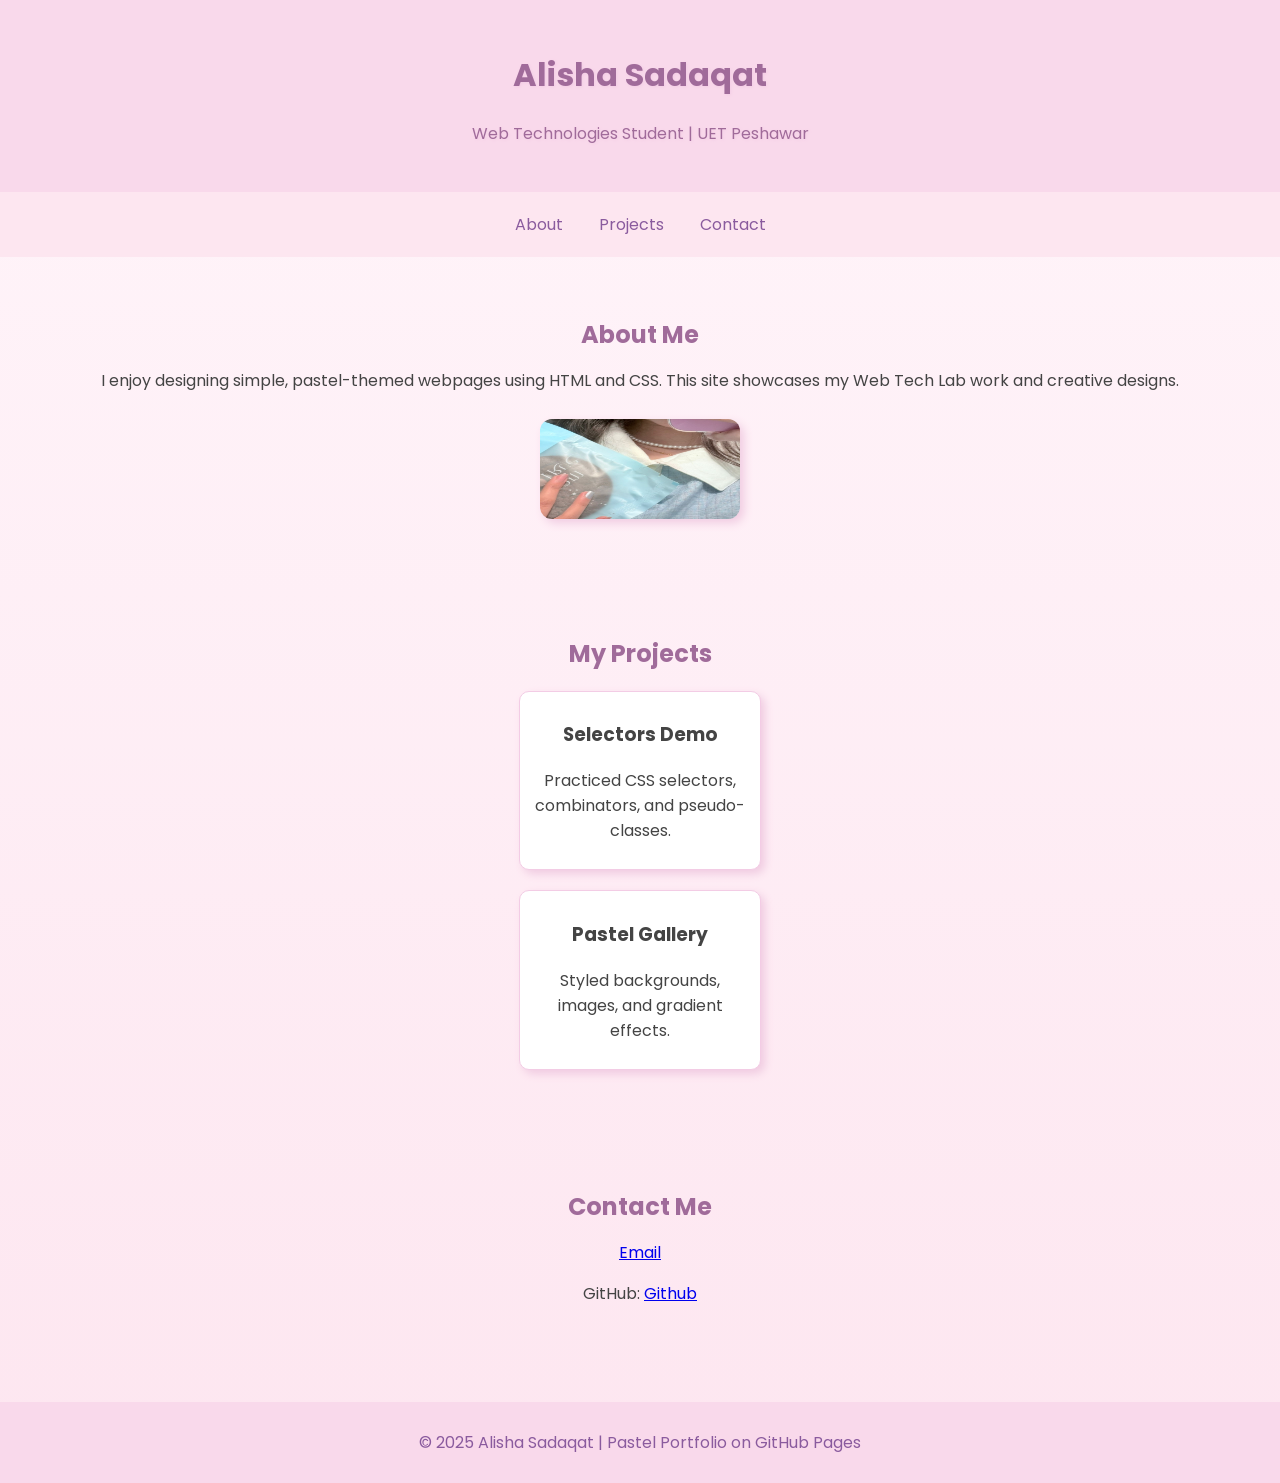
==== index.html @ dccbdc3d "Add files via upload" ====
<!DOCTYPE html>
<html lang="en">
<head>
  <meta charset="UTF-8">
  <title>My GitHub Portfolio</title>
  <link href="https://fonts.googleapis.com/css2?family=Poppins:wght@400;500&family=Playfair+Display&display=swap" rel="stylesheet">
  <link rel="stylesheet" href="style.css">
</head>
<body>
  <header>
    <h1>Alisha Sadaqat</h1>
    <p>Web Technologies Student | UET Peshawar</p>
  </header>

  <nav>
    <a href="#about">About</a>
    <a href="#projects">Projects</a>
    <a href="#contact">Contact</a>
  </nav>

  <section id="about">
    <h2>About Me</h2>
    <p>I enjoy designing simple, pastel-themed webpages using HTML and CSS.  
       This site showcases my Web Tech Lab work and creative designs.</p>
    <img src="aly.jpg.jpeg" alt="Profile Photo" width="100px" height="100px">
  </section>

  <section id="projects">
    <h2>My Projects</h2>
    <div class="card">
      <h3>Selectors Demo</h3>
      <p>Practiced CSS selectors, combinators, and pseudo-classes.</p>
    </div>
    <div class="card">
    <h3>Pastel Gallery</h3>
      <p>Styled backgrounds, images, and gradient effects.</p>
    </div>
  </section>

  <section id="contact">
    <h2>Contact Me</h2>
    <p><a href="mailto: 24pwbcs1107@uetpeshawar.edu.pk">Email</a></p>
    <p>GitHub: <a href="https://github.com/alishadoescoding">Github</a></p>
  </section>

  <footer>
    <p>© 2025 Alisha Sadaqat | Pastel Portfolio on GitHub Pages</p>
  </footer>
</body>
</html>
---- style.css ----
body {
  background: linear-gradient(#fff5fa, #fde6f0);
  font-family: 'Poppins', sans-serif;
  color: #444;
  margin: 0;
}

header {
  background-color: #f9d9eb;
  text-align: center;
  padding: 30px 10px;
  color: #a06b9a;
  text-shadow: 1px 1px 3px #f3cce5;
}

nav {
  background-color: #fde6f0;
  text-align: center;
  padding: 12px;
}

nav a {
  color: #8a5b9e;
  text-decoration: none;
  padding: 8px 16px;
  display: inline-block;
  transition: 0.3s;
}

nav a:hover {
  background-color: #f3cce5;
  border-radius: 6px;
}

section {
  padding: 40px 20px;
  text-align: center;
}

section h2 {
  color: #a06b9a;
  margin-bottom: 10px;
}

img {
  width: 200px;
  border-radius: 12px;
  box-shadow: 4px 4px 10px #f0cbe1;
  margin: 10px;
  transition: 0.3s;
}

img:hover {
  transform: scale(1.05);
}

.card {
  background-color: #fff;
  border: 1px solid #f3cce5;
  border-radius: 10px;
  box-shadow: 4px 4px 8px #f0cbe1;
  width: 220px;
  margin: 20px auto;
  padding: 10px;
}

.card img {
  width: 100%;
  border-radius: 8px;
}

footer {
  background-color: #f9d9eb;
  text-align: center;
  padding: 12px;
  color: #8a5b9e;
  margin-top: 40px;
}

/* Responsive */
@media (max-width: 600px) {
  img {
    width: 90%;
  }
  nav a {
    display: block;
    margin: 5px 0;
  }
}
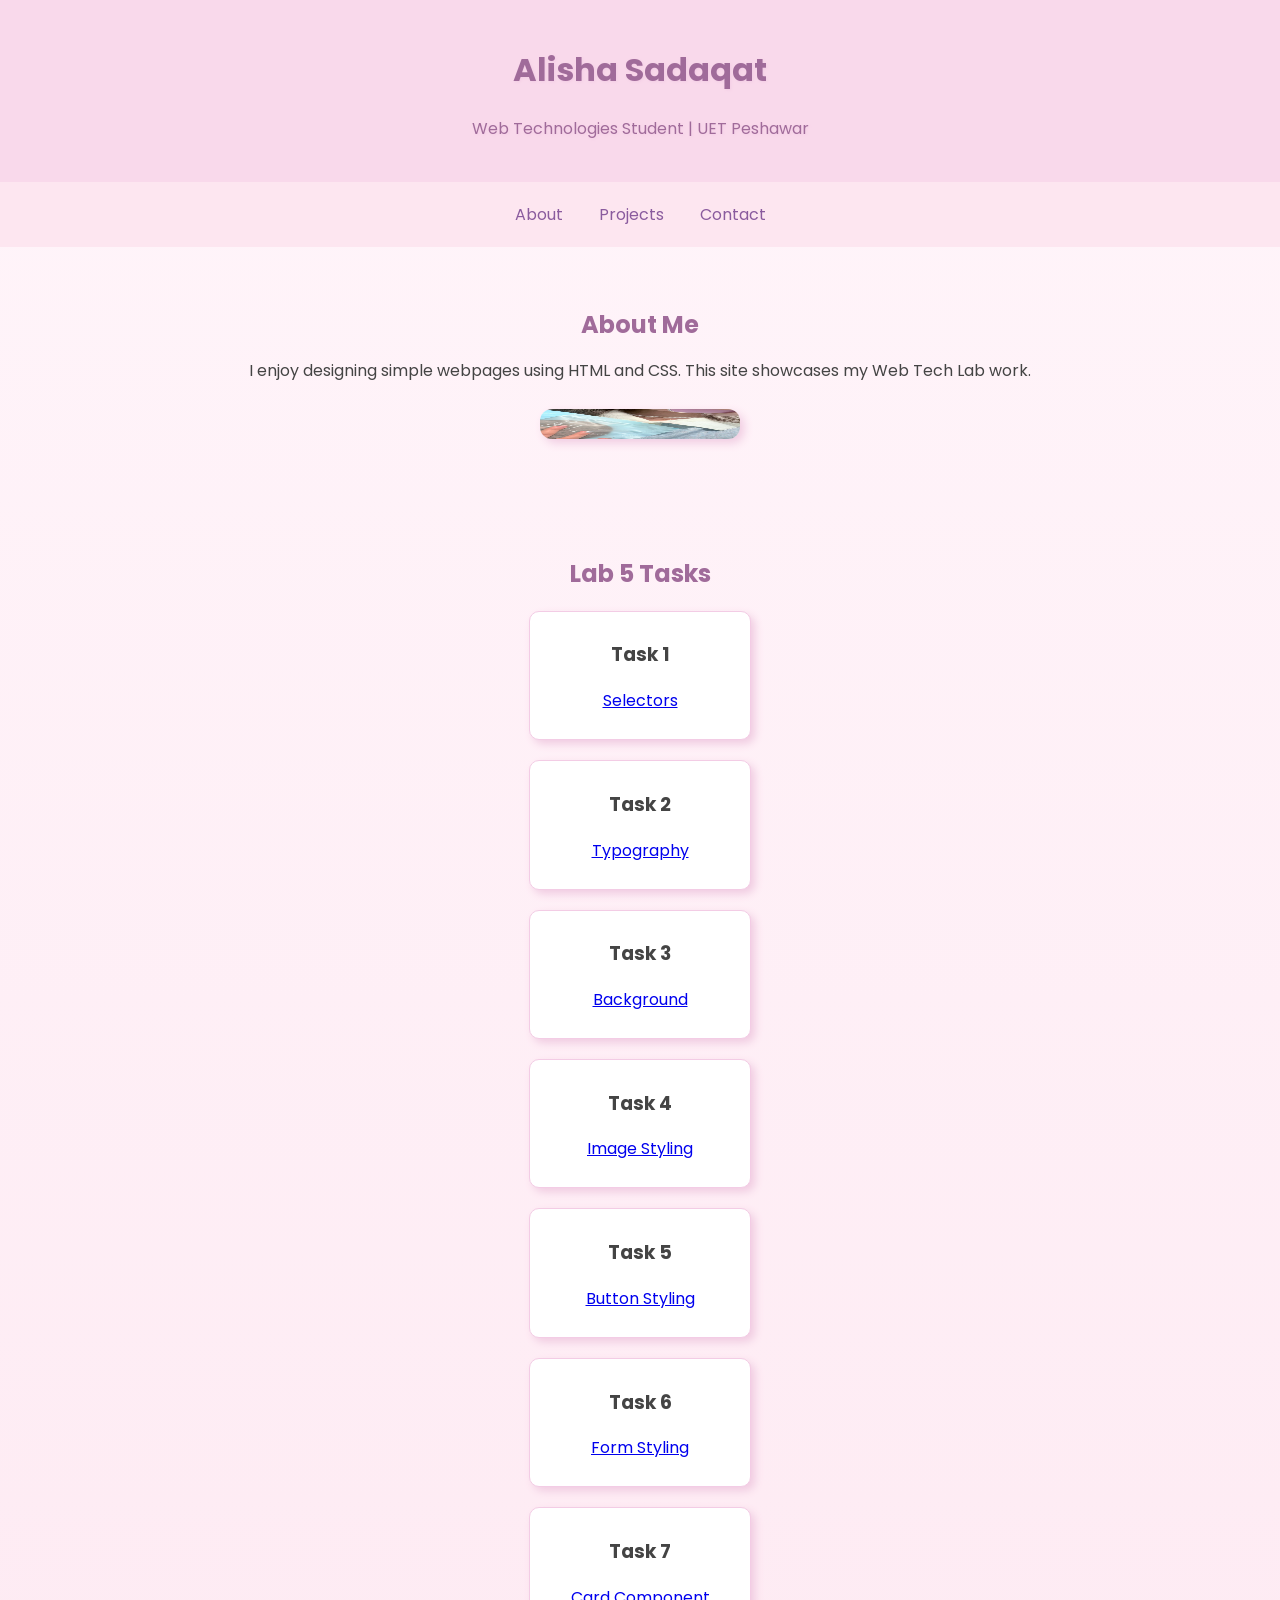
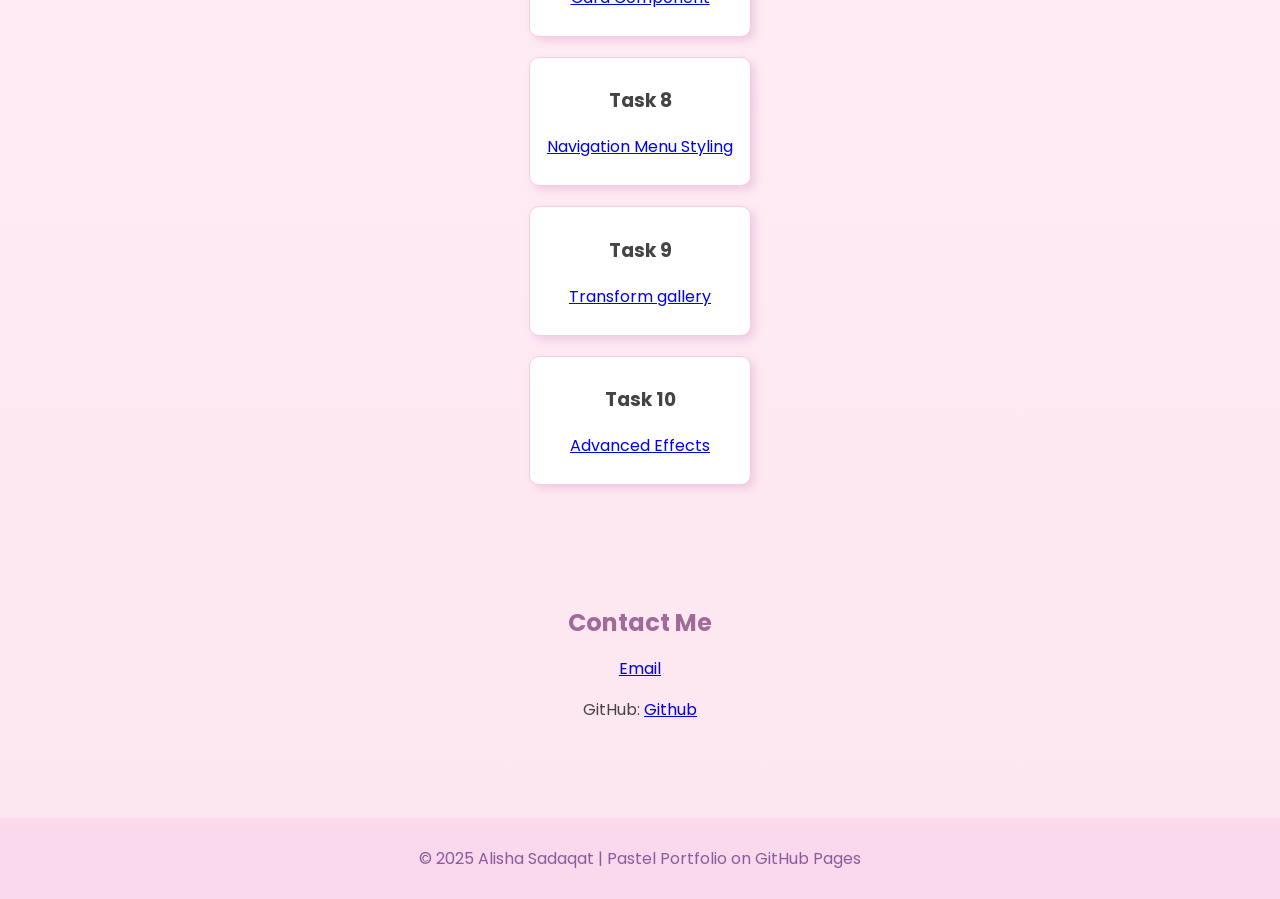
==== commit d17ac799: "Add files via upload" ====
--- a/index.html
+++ b/index.html
@@ -20,21 +20,64 @@
 
   <section id="about">
     <h2>About Me</h2>
-    <p>I enjoy designing simple, pastel-themed webpages using HTML and CSS.  
-       This site showcases my Web Tech Lab work and creative designs.</p>
-    <img src="aly.jpg.jpeg" alt="Profile Photo" width="100px" height="100px">
+    <p>I enjoy designing simple webpages using HTML and CSS.  
+       This site showcases my Web Tech Lab work.</p>
+    <img src="aly.jpg.jpeg" alt="Profile Photo" width="30px" height="30px">
   </section>
 
-  <section id="projects">
-    <h2>My Projects</h2>
+  <section id="Projects">
+    <h2>Lab 5 Tasks</h2>
     <div class="card">
-      <h3>Selectors Demo</h3>
-      <p>Practiced CSS selectors, combinators, and pseudo-classes.</p>
+      <h3>Task 1</h3>
+      <p> <a href="selectors.html">Selectors</a></p>
     </div>
-    <div class="card">
-    <h3>Pastel Gallery</h3>
-      <p>Styled backgrounds, images, and gradient effects.</p>
+
+     <div class="card">
+      <h3>Task 2</h3>
+      <p><a href="typography.html">Typography</a></p>
     </div>
+
+     <div class="card">
+      <h3>Task 3</h3>
+      <p><a href="background.html">Background</a></p>
+    </div>
+
+     <div class="card">
+      <h3>Task 4</h3>
+      <p><a href="image-styling.html">Image Styling</a></p>
+    </div>
+
+     <div class="card">
+      <h3>Task 5</h3>
+      <p><a href="buttons.html">Button Styling</a></p>
+    </div>
+
+     <div class="card">
+      <h3>Task 6</h3>
+      <p><a href="form.html">Form Styling</a></p>
+    </div>
+
+     <div class="card">
+      <h3>Task 7</h3>
+      <p><a href="cards.html">Card Component</a></p>
+    </div>
+
+     <div class="card">
+      <h3>Task 8</h3>
+      <p><a href="navigation.html">Navigation Menu Styling</a></p>
+    </div>
+
+     <div class="card">
+      <h3>Task 9</h3>
+      <p><a href="image-styling.html">Transform gallery</a></p>
+    </div>
+
+     <div class="card">
+      <h3>Task 10</h3>
+      <p><a href="advancedeffects.html">Advanced Effects</a></p>
+    </div>
+
+
   </section>
 
   <section id="contact">
--- a/style.css
+++ b/style.css
@@ -8,7 +8,7 @@
 header {
   background-color: #f9d9eb;
   text-align: center;
-  padding: 30px 10px;
+  padding: 25px 8px;
   color: #a06b9a;
   text-shadow: 1px 1px 3px #f3cce5;
 }
@@ -59,7 +59,7 @@
   border: 1px solid #f3cce5;
   border-radius: 10px;
   box-shadow: 4px 4px 8px #f0cbe1;
-  width: 220px;
+  width: 200px;
   margin: 20px auto;
   padding: 10px;
 }
